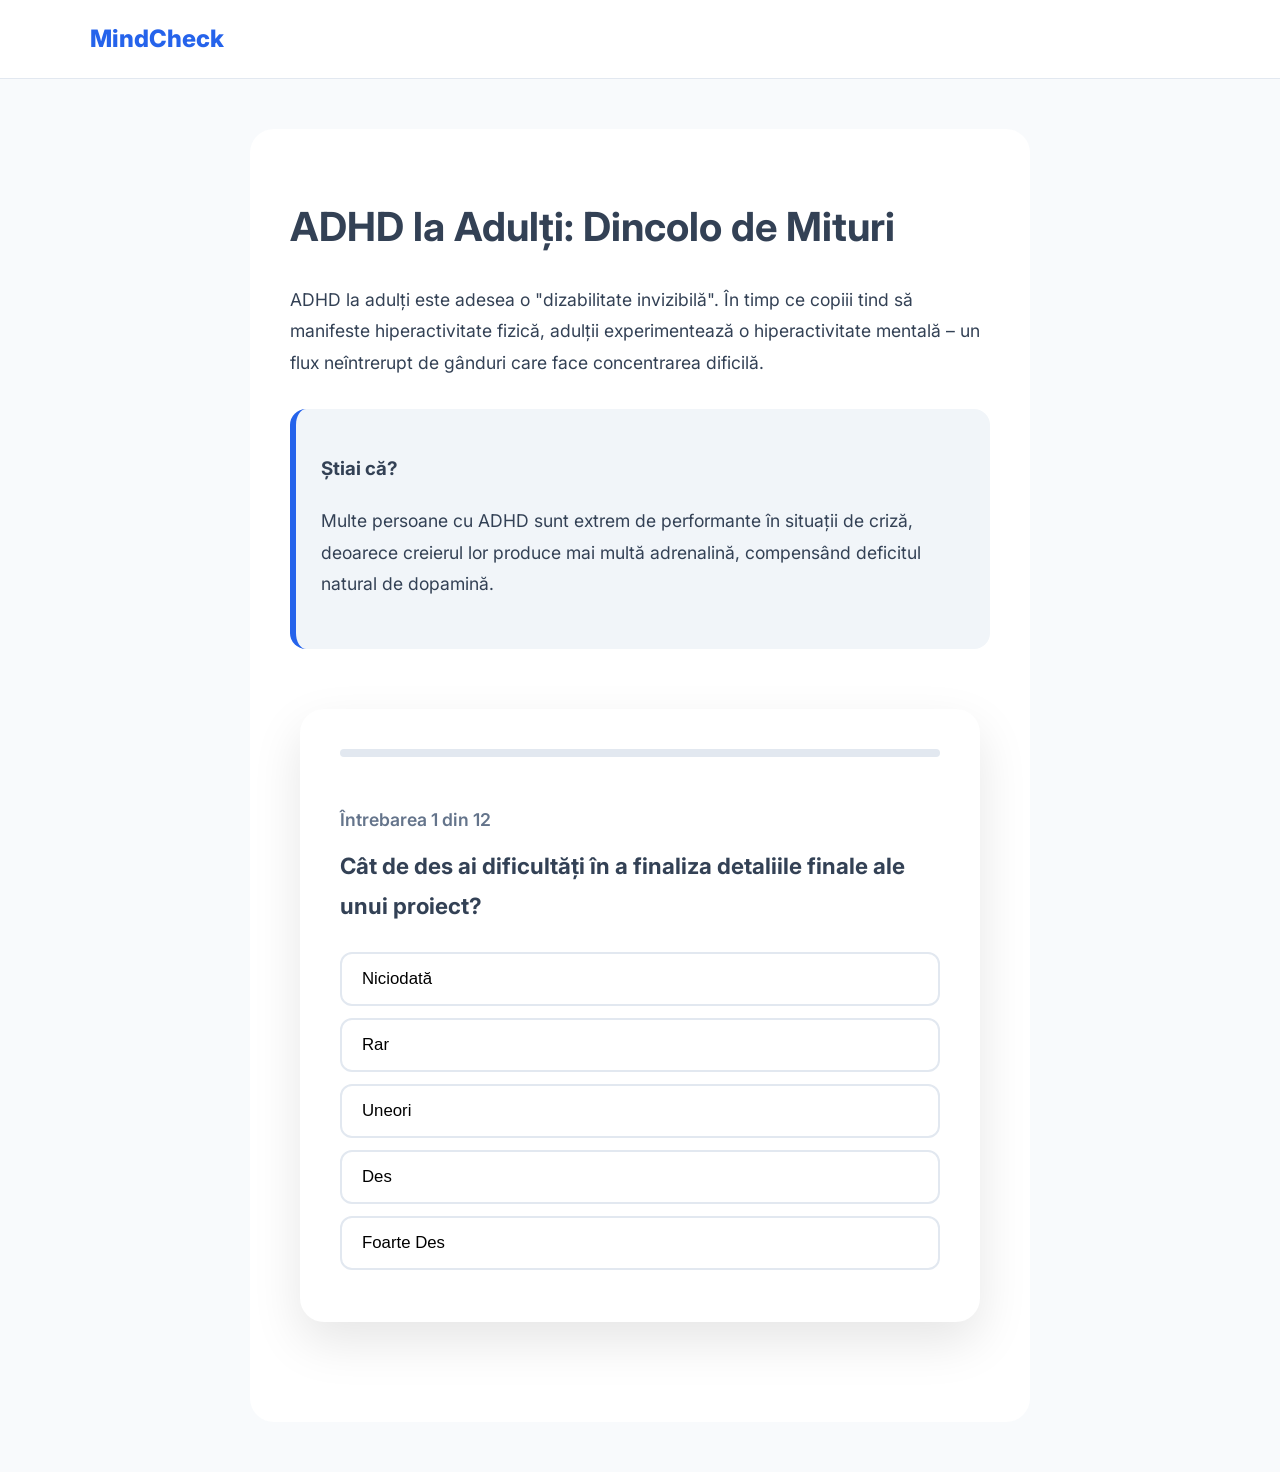
==== articole/adhd.html @ 2b37eef4 "Update adhd.html" ====
<!DOCTYPE html>
<html lang="ro">
<head>
    <meta charset="UTF-8">
    <meta name="viewport" content="width=device-width, initial-scale=1.0">
    <title>ADHD la Adulți: Ghid Complet - MindCheck</title>
    <link rel="stylesheet" href="../style.css">
    <style>
        .article-body { line-height: 1.8; color: #334155; }
        .highlight-box { background: #f1f5f9; border-radius: 16px; padding: 25px; margin: 30px 0; border-left: 6px solid var(--primary); }
        
        /* QUIZ MODERN UI */
        .quiz-container { 
            background: white; 
            border-radius: 24px; 
            padding: 40px; 
            box-shadow: 0 20px 50px rgba(0,0,0,0.1); 
            max-width: 600px; 
            margin: 60px auto;
            min-height: 400px;
            display: flex;
            flex-direction: column;
            justify-content: center;
        }

        .progress-bar { height: 8px; background: #e2e8f0; border-radius: 10px; margin-bottom: 30px; overflow: hidden; }
        .progress-fill { height: 100%; background: var(--primary); width: 0%; transition: 0.4s; }

        .question-step { display: none; animation: fadeIn 0.5s; }
        .question-step.active { display: block; }

        @keyframes fadeIn { from { opacity: 0; transform: translateY(10px); } to { opacity: 1; transform: translateY(0); } }

        .question-text { font-size: 1.4rem; font-weight: 700; margin-bottom: 25px; color: var(--dark); }

        .option-btn { 
            display: block; 
            width: 100%; 
            padding: 15px 20px; 
            margin-bottom: 12px; 
            border: 2px solid #e2e8f0; 
            border-radius: 12px; 
            background: white; 
            text-align: left; 
            cursor: pointer; 
            font-size: 1.05rem; 
            transition: 0.2s; 
        }
        .option-btn:hover { border-color: var(--primary); background: #f0f7ff; color: var(--primary); }
        .option-btn:active { transform: scale(0.98); }

        .result-card { display: none; text-align: center; animation: zoomIn 0.5s; }
        @keyframes zoomIn { from { opacity: 0; scale: 0.9; } to { opacity: 1; scale: 1; } }

        .score-circle { 
            width: 80px; height: 80px; line-height: 80px; 
            border-radius: 50%; background: var(--primary); 
            color: white; font-size: 1.5rem; font-weight: 800; 
            margin: 0 auto 20px; 
        }
    </style>
</head>
<body>

<nav><div class="container"><a href="../index.html" class="logo">MindCheck</a></div></nav>

<div class="container">
    <article class="article-content article-body">
        <h1>ADHD la Adulți: Dincolo de Mituri</h1>
        <p>ADHD la adulți este adesea o "dizabilitate invizibilă". În timp ce copiii tind să manifeste hiperactivitate fizică, adulții experimentează o hiperactivitate mentală – un flux neîntrerupt de gânduri care face concentrarea dificilă.</p>

        <div class="highlight-box">
            <h3>Știai că?</h3>
            <p>Multe persoane cu ADHD sunt extrem de performante în situații de criză, deoarece creierul lor produce mai multă adrenalină, compensând deficitul natural de dopamină.</p>
        </div>

        <!-- QUIZ INTERACTIV -->
        <div class="quiz-container" id="quiz-wrapper">
            <div class="progress-bar"><div class="progress-fill" id="progress"></div></div>
            <div id="questions-container"></div>
            
            <div id="result-area" class="result-card">
                <div class="score-circle" id="final-score-val">0</div>
                <h2 id="result-title">Analiză Finalizată</h2>
                <p id="result-text" style="margin-bottom: 25px;"></p>
                <button class="btn" onclick="location.reload()">Reia Testul</button>
            </div>
        </div>
    </article>
</div>

<script>
    const intrebari = [
        "Cât de des ai dificultăți în a finaliza detaliile finale ale unui proiect?",
        "Cât de des ai probleme în a pune lucrurile în ordine?",
        "Cât de des uiți de întâlniri sau obligații importante?",
        "Cât de des eviți sarcinile care necesită mult efort mental?",
        "Cât de des te foiești sau îți miști mâinile când stai jos?",
        "Cât de des te simți 'condus de un motor' interior?",
        "Cât de des ești distras de zgomote sau stimuli externi?",
        "Cât de des ai dificultăți în a sta așezat în ședințe?",
        "Cât de des pierzi lucruri necesare pentru muncă sau casă?",
        "Cât de des faci greșeli din neglijență la sarcini plictisitoare?",
        "Cât de des ai probleme în a te concentra la ce ți se spune direct?",
        "Cât de des întrerupi persoanele care vorbesc cu tine?"
    ];

    const variante = ["Niciodată", "Rar", "Uneori", "Des", "Foarte Des"];
    let pasCurent = 0;
    let scorTotal = 0;

    const qContainer = document.getElementById('questions-container');
    const progressBar = document.getElementById('progress');

    // Generăm pașii întrebărilor
    intrebari.forEach((text, i) => {
        const step = document.createElement('div');
        step.className = `question-step ${i === 0 ? 'active' : ''}`;
        step.id = `step-${i}`;
        step.innerHTML = `
            <p style="color: #64748b; font-weight: 600; margin-bottom: 10px;">Întrebarea ${i+1} din ${intrebari.length}</p>
            <div class="question-text">${text}</div>
            <div class="options-list">
                ${variante.map((v, val) => `<button class="option-btn" onclick="nextStep(${val})">${v}</button>`).join('')}
            </div>
        `;
        qContainer.appendChild(step);
    });

    function nextStep(valoare) {
        scorTotal += valoare;
        document.getElementById(`step-${pasCurent}`).classList.remove('active');
        pasCurent++;

        if (pasCurent < intrebari.length) {
            document.getElementById(`step-${pasCurent}`).classList.add('active');
            progressBar.style.width = `${(pasCurent / intrebari.length) * 100}%`;
        } else {
            showResult();
        }
    }

    function showResult() {
        document.querySelector('.progress-bar').style.display = 'none';
        const resultArea = document.getElementById('result-area');
        resultArea.style.display = 'block';
        document.getElementById('final-score-val').innerText = scorTotal;

        const title = document.getElementById('result-title');
        const text = document.getElementById('result-text');

        if(scorTotal <= 15) {
            title.innerText = "Probabilitate Scăzută";
            text.innerText = "Rezultatele tale nu indică prezența unui deficit de atenție clinic.";
        } else if(scorTotal <= 30) {
            title.innerText = "Probabilitate Moderată";
            text.innerText = "Ai multe trăsături de neurodivergență. Ar fi util să consulți un psiholog.";
        } else {
            title.innerText = "Probabilitate Ridicată";
            text.innerText = "Acest scor sugerează simptome puternice de ADHD. Recomandăm un consult psihiatric.";
        }
    }
</script>
</body>
</html>
---- style.css ----
@import url('https://fonts.googleapis.com/css2?family=Inter:wght@400;600;800&display=swap');

:root {
    --primary: #2563eb;
    --primary-hover: #1d4ed8;
    --bg: #f8fafc;
    --text-main: #0f172a;
    --text-muted: #64748b;
    --white: #ffffff;
}

body { 
    font-family: 'Inter', sans-serif; 
    margin: 0; 
    background-color: var(--bg); 
    color: var(--text-main);
    line-height: 1.6;
}

.container { max-width: 1100px; margin: 0 auto; padding: 0 20px; }

/* Navigație Simplă */
nav { background: var(--white); padding: 20px 0; border-bottom: 1px solid #e2e8f0; sticky; top: 0; z-index: 100; }
.nav-content { display: flex; justify-content: space-between; align-items: center; }
.logo { font-weight: 800; font-size: 1.5rem; color: var(--primary); text-decoration: none; }

/* Hero Section */
.hero { padding: 80px 0; text-align: center; background: white; margin-bottom: 40px; }
.hero h1 { font-size: 3.5rem; margin: 0; letter-spacing: -2px; }
.hero p { color: var(--text-muted); font-size: 1.2rem; max-width: 600px; margin: 20px auto; }

/* Grid Sistematizat */
.grid { display: grid; grid-template-columns: repeat(auto-fit, minmax(320px, 1fr)); gap: 30px; }

/* Carduri Articole/Teste */
.card { 
    background: var(--white); 
    border-radius: 20px; 
    padding: 30px; 
    border: 1px solid #e2e8f0; 
    transition: all 0.3s ease;
    display: flex;
    flex-direction: column;
}
.card:hover { transform: translateY(-10px); box-shadow: 0 20px 25px -5px rgba(0,0,0,0.1); }
.card h3 { margin-top: 0; font-size: 1.5rem; }
.card p { color: var(--text-muted); flex-grow: 1; }

/* Butoane */
.btn { 
    display: inline-block; 
    padding: 12px 24px; 
    background: var(--primary); 
    color: white; 
    text-decoration: none; 
    border-radius: 12px; 
    font-weight: 600; 
    text-align: center;
    transition: 0.2s;
}
.btn:hover { background: var(--primary-hover); }

/* Stil pentru Pagina de Articol (foarte important pentru "ușurință") */
.article-content { max-width: 700px; margin: 50px auto; background: white; padding: 40px; border-radius: 24px; }
.article-content h1 { font-size: 2.5rem; line-height: 1.2; }
.article-content p { font-size: 1.1rem; margin-bottom: 1.5rem; }
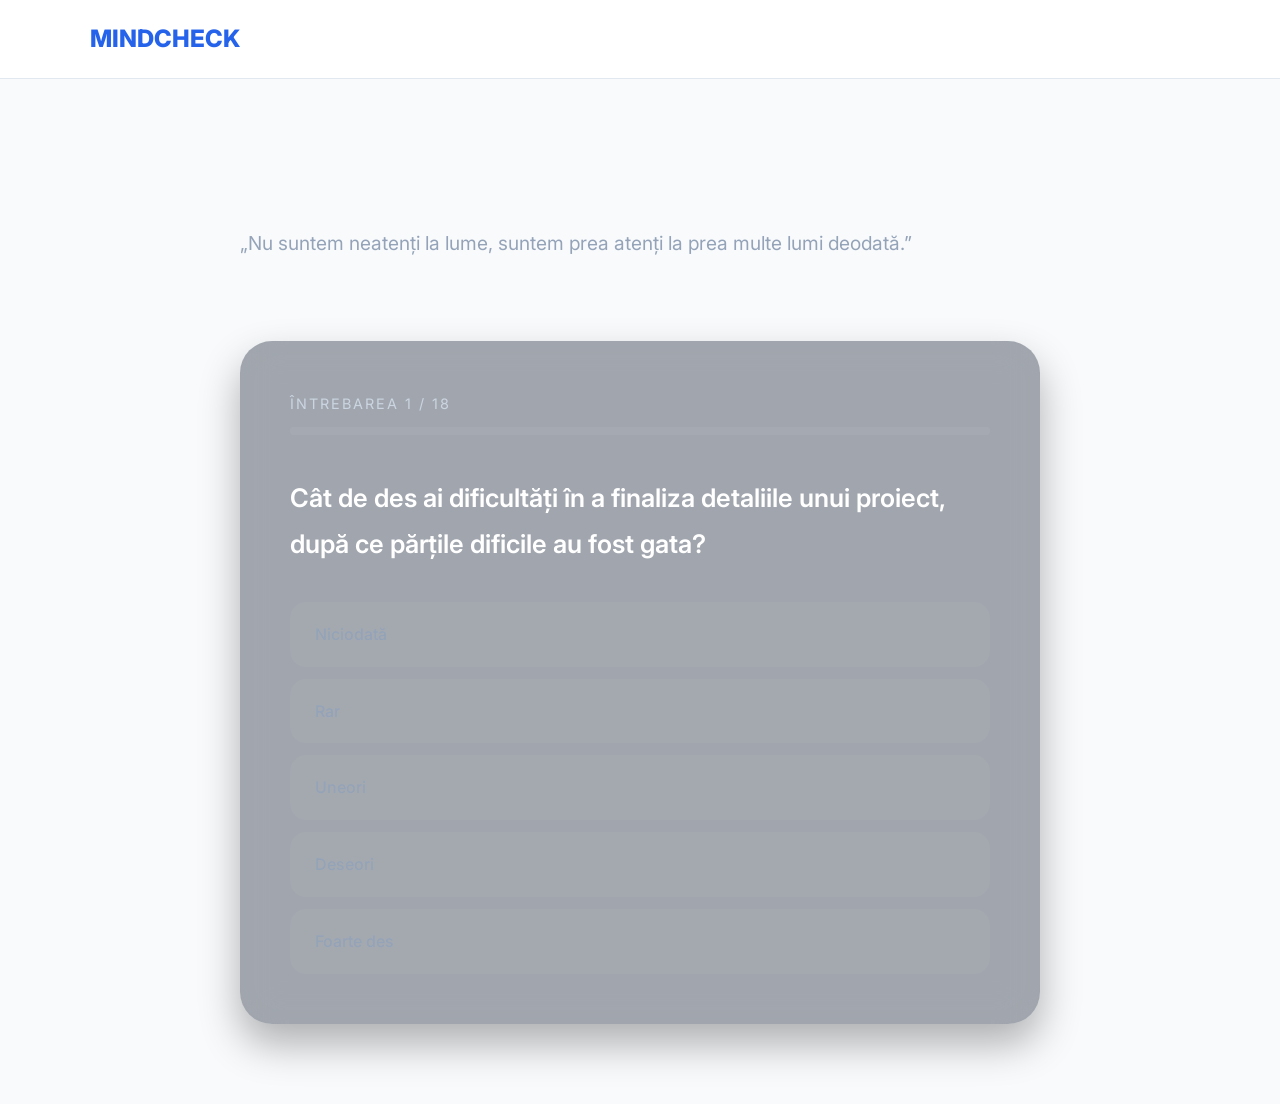
==== commit 1a2b91fd: "Update adhd.html" ====
--- a/articole/adhd.html
+++ b/articole/adhd.html
@@ -3,163 +3,185 @@
 <head>
     <meta charset="UTF-8">
     <meta name="viewport" content="width=device-width, initial-scale=1.0">
-    <title>ADHD la Adulți: Ghid Complet - MindCheck</title>
+    <title>Arhitecții Haosului - MindCheck</title>
     <link rel="stylesheet" href="../style.css">
     <style>
-        .article-body { line-height: 1.8; color: #334155; }
-        .highlight-box { background: #f1f5f9; border-radius: 16px; padding: 25px; margin: 30px 0; border-left: 6px solid var(--primary); }
-        
-        /* QUIZ MODERN UI */
-        .quiz-container { 
-            background: white; 
-            border-radius: 24px; 
-            padding: 40px; 
-            box-shadow: 0 20px 50px rgba(0,0,0,0.1); 
-            max-width: 600px; 
-            margin: 60px auto;
-            min-height: 400px;
-            display: flex;
-            flex-direction: column;
-            justify-content: center;
+        :root {
+            --card-glass: rgba(30, 41, 59, 0.4);
+            --accent-glow: rgba(99, 102, 241, 0.2);
         }
 
-        .progress-bar { height: 8px; background: #e2e8f0; border-radius: 10px; margin-bottom: 30px; overflow: hidden; }
-        .progress-fill { height: 100%; background: var(--primary); width: 0%; transition: 0.4s; }
+        .article-body { max-width: 800px; margin: 60px auto; color: #cbd5e1; line-height: 1.8; }
+        .hero-title { font-size: clamp(2.5rem, 5vw, 3.8rem); font-weight: 800; margin-bottom: 20px; letter-spacing: -2px; background: var(--accent-gradient); -webkit-background-clip: text; -webkit-text-fill-color: transparent; line-height: 1.1; }
 
-        .question-step { display: none; animation: fadeIn 0.5s; }
-        .question-step.active { display: block; }
+        /* Noul Container de Quiz */
+        #quiz-module {
+            background: var(--card-glass);
+            backdrop-filter: blur(20px);
+            border: 1px solid var(--glass-border);
+            border-radius: 32px;
+            padding: 50px;
+            margin: 80px 0;
+            position: relative;
+            box-shadow: 0 20px 40px rgba(0,0,0,0.3);
+        }
+
+        .progress-container { width: 100%; height: 8px; background: rgba(255,255,255,0.05); border-radius: 10px; margin-bottom: 40px; overflow: hidden; }
+        .progress-bar { height: 100%; background: var(--accent-gradient); width: 0%; transition: width 0.4s cubic-bezier(0.4, 0, 0.2, 1); }
+
+        .q-text { font-size: 1.6rem; font-weight: 600; color: #fff; margin-bottom: 35px; min-height: 80px; }
+
+        .options-grid { display: grid; gap: 12px; }
+        .opt-card {
+            background: rgba(255, 255, 255, 0.03);
+            border: 1px solid var(--glass-border);
+            padding: 18px 25px;
+            border-radius: 16px;
+            color: #94a3b8;
+            cursor: pointer;
+            transition: all 0.2s ease;
+            font-weight: 500;
+            display: flex;
+            justify-content: space-between;
+            align-items: center;
+        }
+
+        .opt-card:hover {
+            background: rgba(99, 102, 241, 0.1);
+            border-color: var(--accent);
+            color: #fff;
+            transform: translateX(8px);
+        }
+
+        .opt-card.selected { background: var(--accent); color: #fff; border-color: var(--accent); }
+
+        /* Rezultate */
+        .result-screen { display: none; text-align: center; animation: fadeIn 0.6s ease; }
+        .score-circle {
+            width: 120px; height: 120px; border-radius: 50%; border: 4px solid var(--accent);
+            display: flex; align-items: center; justify-content: center;
+            font-size: 2.5rem; font-weight: 800; margin: 0 auto 20px;
+            box-shadow: 0 0 30px var(--accent-glow);
+        }
 
         @keyframes fadeIn { from { opacity: 0; transform: translateY(10px); } to { opacity: 1; transform: translateY(0); } }
-
-        .question-text { font-size: 1.4rem; font-weight: 700; margin-bottom: 25px; color: var(--dark); }
-
-        .option-btn { 
-            display: block; 
-            width: 100%; 
-            padding: 15px 20px; 
-            margin-bottom: 12px; 
-            border: 2px solid #e2e8f0; 
-            border-radius: 12px; 
-            background: white; 
-            text-align: left; 
-            cursor: pointer; 
-            font-size: 1.05rem; 
-            transition: 0.2s; 
-        }
-        .option-btn:hover { border-color: var(--primary); background: #f0f7ff; color: var(--primary); }
-        .option-btn:active { transform: scale(0.98); }
-
-        .result-card { display: none; text-align: center; animation: zoomIn 0.5s; }
-        @keyframes zoomIn { from { opacity: 0; scale: 0.9; } to { opacity: 1; scale: 1; } }
-
-        .score-circle { 
-            width: 80px; height: 80px; line-height: 80px; 
-            border-radius: 50%; background: var(--primary); 
-            color: white; font-size: 1.5rem; font-weight: 800; 
-            margin: 0 auto 20px; 
-        }
+        
+        .counter { font-size: 0.9rem; text-transform: uppercase; letter-spacing: 2px; color: var(--accent); margin-bottom: 10px; display: block; }
     </style>
 </head>
 <body>
 
-<nav><div class="container"><a href="../index.html" class="logo">MindCheck</a></div></nav>
+<nav><div class="container"><a href="../index.html" class="logo">MINDCHECK</a></div></nav>
 
 <div class="container">
-    <article class="article-content article-body">
-        <h1>ADHD la Adulți: Dincolo de Mituri</h1>
-        <p>ADHD la adulți este adesea o "dizabilitate invizibilă". În timp ce copiii tind să manifeste hiperactivitate fizică, adulții experimentează o hiperactivitate mentală – un flux neîntrerupt de gânduri care face concentrarea dificilă.</p>
+    <main class="article-body">
+        <h1 class="hero-title">Arhitecții Haosului</h1>
+        <p style="font-size: 1.2rem; color: #94a3b8;">„Nu suntem neatenți la lume, suntem prea atenți la prea multe lumi deodată.”</p>
+        
+        <!-- Aici ramane textul tau frumos integrat anterior -->
 
-        <div class="highlight-box">
-            <h3>Știai că?</h3>
-            <p>Multe persoane cu ADHD sunt extrem de performante în situații de criză, deoarece creierul lor produce mai multă adrenalină, compensând deficitul natural de dopamină.</p>
-        </div>
+        <div id="quiz-module">
+            <div id="quiz-content">
+                <span class="counter" id="q-counter">Întrebarea 1 / 18</span>
+                <div class="progress-container"><div class="progress-bar" id="p-bar"></div></div>
+                <div class="q-text" id="question-text">Se încarcă...</div>
+                
+                <div class="options-grid">
+                    <div class="opt-card" onclick="handleSelect(0)">Niciodată</div>
+                    <div class="opt-card" onclick="handleSelect(1)">Rar</div>
+                    <div class="opt-card" onclick="handleSelect(2)">Uneori</div>
+                    <div class="opt-card" onclick="handleSelect(3)">Deseori</div>
+                    <div class="opt-card" onclick="handleSelect(4)">Foarte des</div>
+                </div>
+            </div>
 
-        <!-- QUIZ INTERACTIV -->
-        <div class="quiz-container" id="quiz-wrapper">
-            <div class="progress-bar"><div class="progress-fill" id="progress"></div></div>
-            <div id="questions-container"></div>
-            
-            <div id="result-area" class="result-card">
-                <div class="score-circle" id="final-score-val">0</div>
+            <div id="result-screen" class="result-screen">
+                <div class="score-circle" id="final-score">0</div>
                 <h2 id="result-title">Analiză Finalizată</h2>
-                <p id="result-text" style="margin-bottom: 25px;"></p>
+                <p id="result-desc" style="margin-bottom: 30px; color: #94a3b8;"></p>
                 <button class="btn" onclick="location.reload()">Reia Testul</button>
             </div>
         </div>
-    </article>
+    </main>
 </div>
 
 <script>
-    const intrebari = [
-        "Cât de des ai dificultăți în a finaliza detaliile finale ale unui proiect?",
-        "Cât de des ai probleme în a pune lucrurile în ordine?",
-        "Cât de des uiți de întâlniri sau obligații importante?",
-        "Cât de des eviți sarcinile care necesită mult efort mental?",
-        "Cât de des te foiești sau îți miști mâinile când stai jos?",
-        "Cât de des te simți 'condus de un motor' interior?",
-        "Cât de des ești distras de zgomote sau stimuli externi?",
-        "Cât de des ai dificultăți în a sta așezat în ședințe?",
-        "Cât de des pierzi lucruri necesare pentru muncă sau casă?",
-        "Cât de des faci greșeli din neglijență la sarcini plictisitoare?",
-        "Cât de des ai probleme în a te concentra la ce ți se spune direct?",
-        "Cât de des întrerupi persoanele care vorbesc cu tine?"
+    const questions = [
+        // Partea A
+        "Cât de des ai dificultăți în a finaliza detaliile unui proiect, după ce părțile dificile au fost gata?",
+        "Cât de des ai dificultăți în a organiza lucrurile când ai de făcut o sarcină care necesită planificare?",
+        "Cât de des ai probleme în a-ți aminti întâlniri sau obligații?",
+        "Când ai o sarcină care necesită multă gândire, cât de des eviți sau amâni începerea ei?",
+        "Cât de des te foiești sau îți miști mâinile ori picioarele când trebuie să stai așezat mult timp?",
+        "Cât de des te simți hiperactiv și condus de un motor, ca și cum n-ai putea sta locului?",
+        // Partea B
+        "Cât de des faci greșeli din neglijență când ai de lucrat la un proiect plictisitor sau dificil?",
+        "Cât de des ai dificultăți în a-ți menține atenția când faci o muncă plictisitoare sau repetitivă?",
+        "Cât de des ai dificultăți în a te concentra la ceea ce îți spun oamenii, chiar și când îți vorbesc direct?",
+        "Cât de des rătăcești sau ai dificultăți în a găsi lucruri acasă sau la serviciu?",
+        "Cât de des ești distras de activități sau zgomote din jurul tău?",
+        "Cât de des părăsești locul în ședințe sau în alte situații în care ar trebui să rămâi așezat?",
+        "Cât de des te simți neliniștit sau agitat?",
+        "Cât de des ai dificultăți în a te relaxa și a te liniști când ai timp liber doar pentru tine?",
+        "Cât de des te surprinzi vorbind prea mult când ești în situații sociale?",
+        "Când ești într-o conversație, cât de des te surprinzi terminând propozițiile oamenilor înainte ca ei să le termine?",
+        "Cât de des ai dificultăți în a-ți aștepta rândul în situațiile în care este necesar acest lucru?",
+        "Cât de des îi întrerupi pe ceilalți când sunt ocupați?"
     ];
 
-    const variante = ["Niciodată", "Rar", "Uneori", "Des", "Foarte Des"];
-    let pasCurent = 0;
-    let scorTotal = 0;
+    let currentIdx = 0;
+    let score = 0;
 
-    const qContainer = document.getElementById('questions-container');
-    const progressBar = document.getElementById('progress');
+    function updateQuiz() {
+        const qText = document.getElementById('question-text');
+        const counter = document.getElementById('q-counter');
+        const bar = document.getElementById('p-bar');
 
-    // Generăm pașii întrebărilor
-    intrebari.forEach((text, i) => {
-        const step = document.createElement('div');
-        step.className = `question-step ${i === 0 ? 'active' : ''}`;
-        step.id = `step-${i}`;
-        step.innerHTML = `
-            <p style="color: #64748b; font-weight: 600; margin-bottom: 10px;">Întrebarea ${i+1} din ${intrebari.length}</p>
-            <div class="question-text">${text}</div>
-            <div class="options-list">
-                ${variante.map((v, val) => `<button class="option-btn" onclick="nextStep(${val})">${v}</button>`).join('')}
-            </div>
-        `;
-        qContainer.appendChild(step);
-    });
+        qText.style.opacity = 0;
+        setTimeout(() => {
+            qText.innerText = questions[currentIdx];
+            qText.style.opacity = 1;
+        }, 200);
 
-    function nextStep(valoare) {
-        scorTotal += valoare;
-        document.getElementById(`step-${pasCurent}`).classList.remove('active');
-        pasCurent++;
+        counter.innerText = `Întrebarea ${currentIdx + 1} / 18`;
+        bar.style.width = `${((currentIdx) / questions.length) * 100}%`;
+    }
 
-        if (pasCurent < intrebari.length) {
-            document.getElementById(`step-${pasCurent}`).classList.add('active');
-            progressBar.style.width = `${(pasCurent / intrebari.length) * 100}%`;
+    function handleSelect(val) {
+        score += val;
+        if (currentIdx < questions.length - 1) {
+            currentIdx++;
+            updateQuiz();
         } else {
-            showResult();
+            showResults();
         }
     }
 
-    function showResult() {
-        document.querySelector('.progress-bar').style.display = 'none';
-        const resultArea = document.getElementById('result-area');
-        resultArea.style.display = 'block';
-        document.getElementById('final-score-val').innerText = scorTotal;
+    function showResults() {
+        document.getElementById('quiz-content').style.display = 'none';
+        const screen = document.getElementById('result-screen');
+        screen.style.display = 'block';
+        
+        const scoreEl = document.getElementById('final-score');
+        const titleEl = document.getElementById('result-title');
+        const descEl = document.getElementById('result-desc');
 
-        const title = document.getElementById('result-title');
-        const text = document.getElementById('result-text');
-
-        if(scorTotal <= 15) {
-            title.innerText = "Probabilitate Scăzută";
-            text.innerText = "Rezultatele tale nu indică prezența unui deficit de atenție clinic.";
-        } else if(scorTotal <= 30) {
-            title.innerText = "Probabilitate Moderată";
-            text.innerText = "Ai multe trăsături de neurodivergență. Ar fi util să consulți un psiholog.";
+        scoreEl.innerText = score;
+        
+        if (score >= 45) {
+            titleEl.innerText = "Probabilitate Ridicată";
+            descEl.innerText = "Scorul tău indică prezența multor simptome specifice ADHD-ului la adulți. Ar fi extrem de util să discuți aceste rezultate cu un specialist.";
+        } else if (score >= 25) {
+            titleEl.innerText = "Trăsături Moderate";
+            descEl.innerText = "Ai un scor care sugerează anumite dificultăți de atenție sau organizare. Nu este un diagnostic, dar poate fi un punct de plecare pentru auto-reflecție.";
         } else {
-            title.innerText = "Probabilitate Ridicată";
-            text.innerText = "Acest scor sugerează simptome puternice de ADHD. Recomandăm un consult psihiatric.";
+            titleEl.innerText = "Simptome Minime";
+            descEl.innerText = "Rezultatele tale nu indică prezența unui tipar clinic de ADHD în acest moment.";
         }
     }
+
+    updateQuiz();
 </script>
+
 </body>
 </html>
